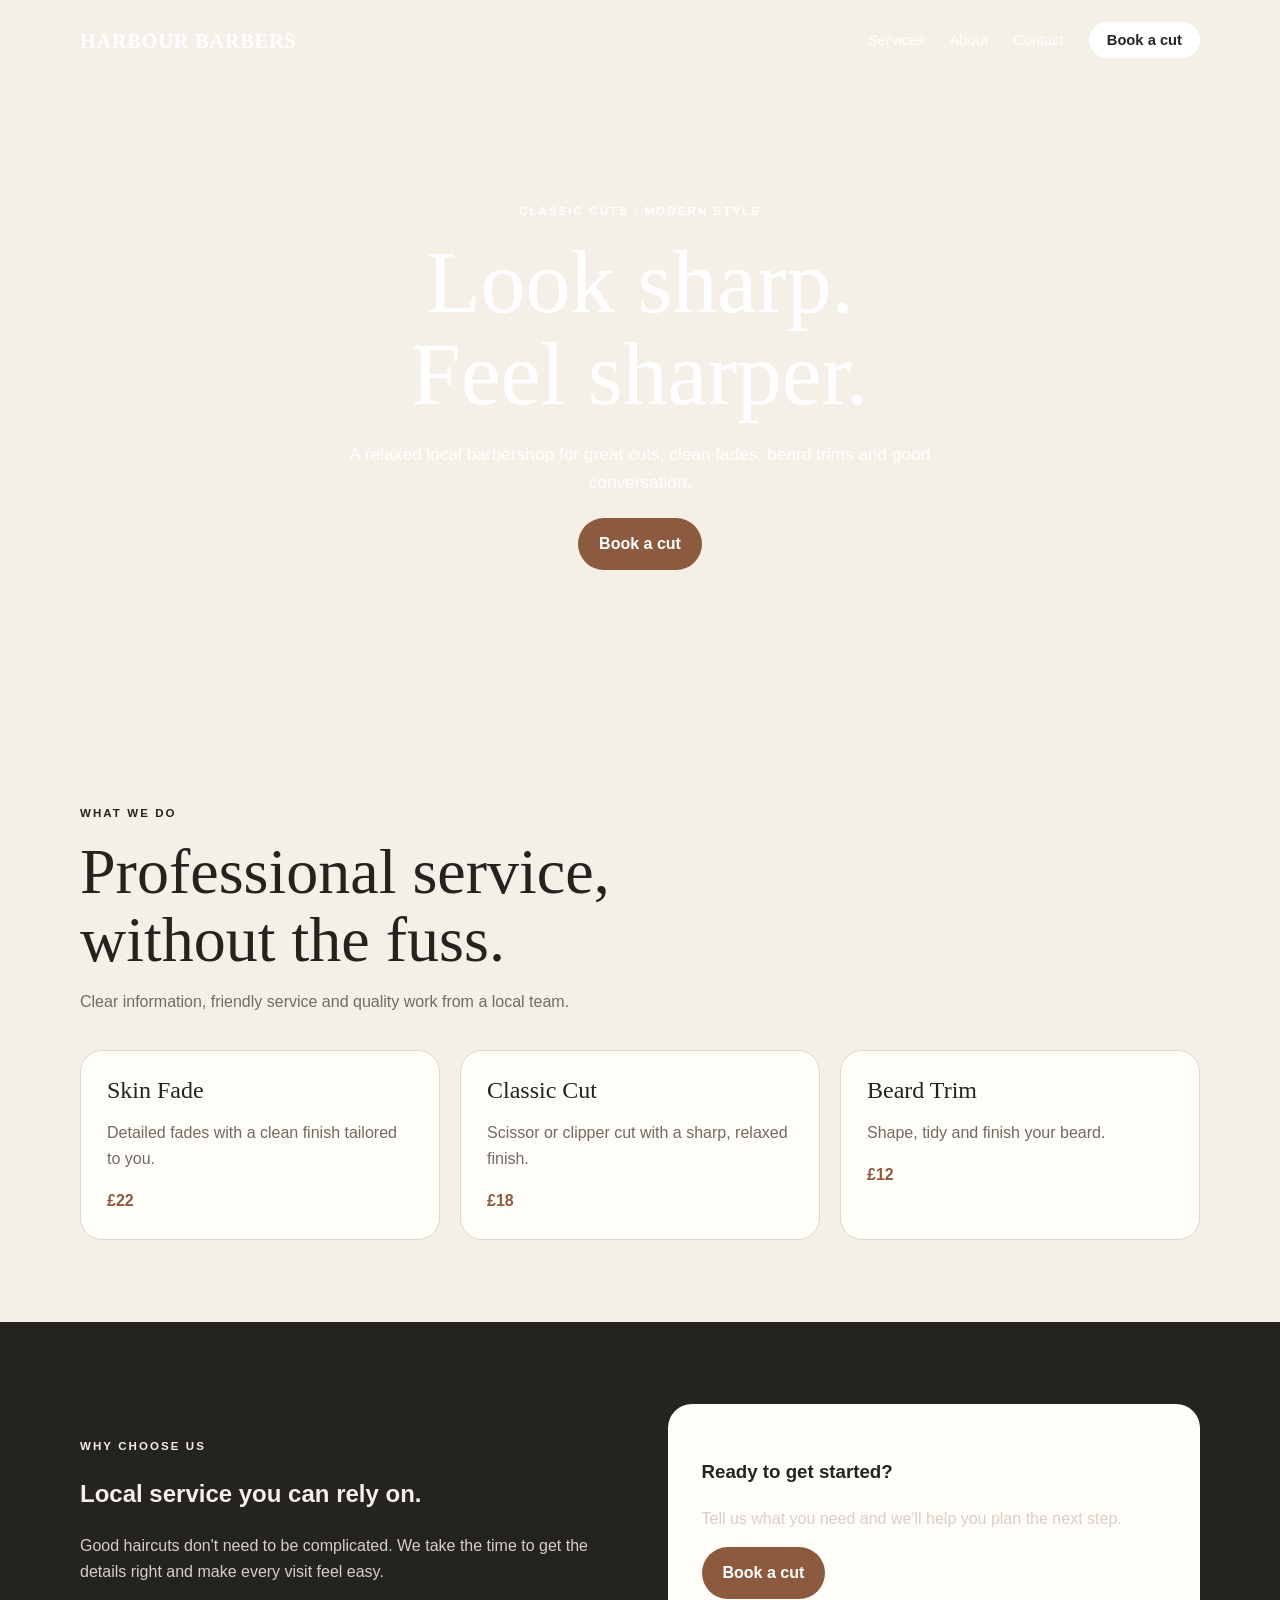
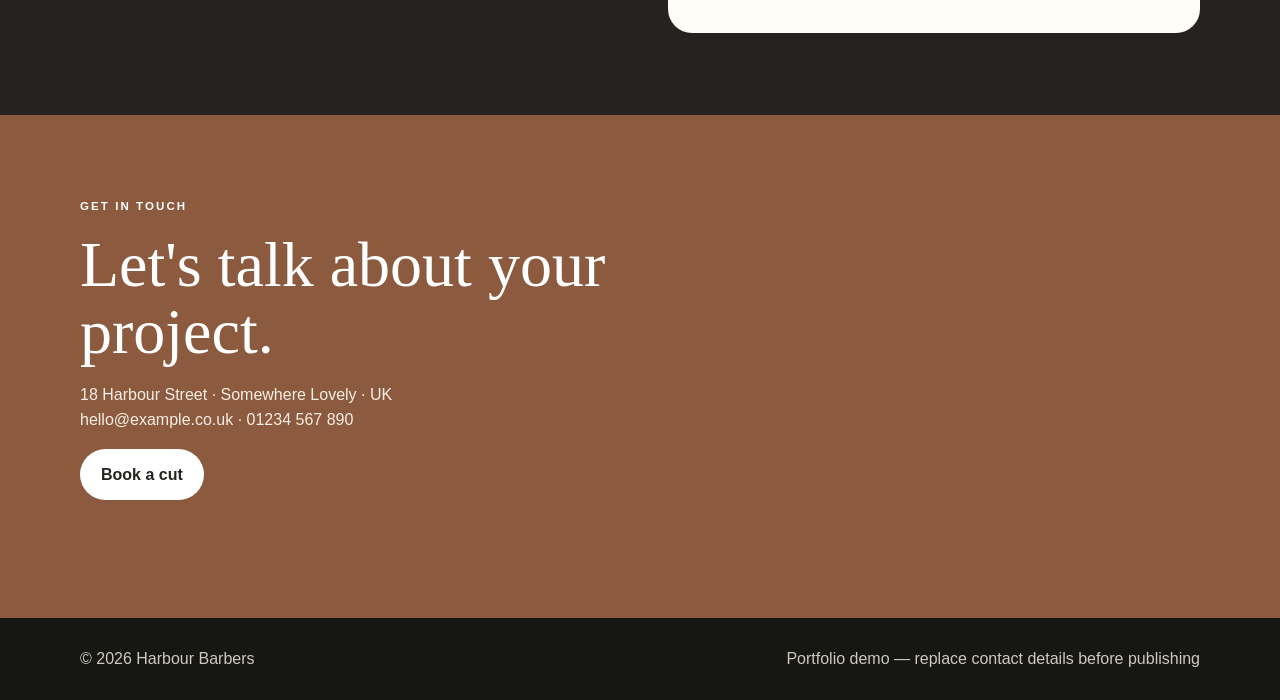
==== index.html @ 610086c3 "Add files via upload" ====
<!doctype html><html lang="en"><head><meta charset="utf-8"><meta name="viewport" content="width=device-width,initial-scale=1"><meta name="description" content="Harbour Barbers — A relaxed local barbershop for great cuts, clean fades, beard trims and good conversation."><title>Harbour Barbers</title><link rel="stylesheet" href="style.css"></head><body>
<header><div class="wrap nav"><a class="brand" href="#">HARBOUR BARBERS</a><ul class="links"><li><a href="#services">Services</a></li><li><a href="#about">About</a></li><li><a href="#contact">Contact</a></li><li><a class="pill" href="#contact">Book a cut</a></li></ul></div></header>
<main><section class="hero"><div class="wrap hero-inner"><div class="eyebrow">Classic cuts · Modern style</div><h1>Look sharp.<br>Feel sharper.</h1><p>A relaxed local barbershop for great cuts, clean fades, beard trims and good conversation.</p><a class="btn" href="#contact">Book a cut</a></div></section>
<section id="services"><div class="wrap"><div class="heading"><div class="eyebrow">What we do</div><h2>Professional service, without the fuss.</h2><p>Clear information, friendly service and quality work from a local team.</p></div><div class="cards"><article class="card"><h3>Skin Fade</h3><p>Detailed fades with a clean finish tailored to you.</p><div class="price">£22</div></article><article class="card"><h3>Classic Cut</h3><p>Scissor or clipper cut with a sharp, relaxed finish.</p><div class="price">£18</div></article><article class="card"><h3>Beard Trim</h3><p>Shape, tidy and finish your beard.</p><div class="price">£12</div></article></div></div></section>
<section id="about" class="dark"><div class="wrap split"><div><div class="eyebrow">Why choose us</div><h2>Local service you can rely on.</h2><p>Good haircuts don't need to be complicated. We take the time to get the details right and make every visit feel easy.</p></div><div class="box"><h3>Ready to get started?</h3><p>Tell us what you need and we'll help you plan the next step.</p><a class="btn" href="#contact">Book a cut</a></div></div></section>
<section id="contact" class="contact"><div class="wrap"><div class="heading"><div class="eyebrow">Get in touch</div><h2>Let's talk about your project.</h2><p>18 Harbour Street · Somewhere Lovely · UK<br>hello@example.co.uk · 01234 567 890</p><a class="btn" href="mailto:hello@example.co.uk">Book a cut</a></div></div></section></main>
<footer><div class="wrap foot"><span>© 2026 Harbour Barbers</span><span>Portfolio demo — replace contact details before publishing</span></div></footer></body></html>
---- style.css ----
*{box-sizing:border-box}html{scroll-behavior:smooth}body{margin:0;font-family:Arial,Helvetica,sans-serif;color:#24231f;background:#f4f0e8;line-height:1.6}a{text-decoration:none;color:inherit}.wrap{width:min(1120px,92%);margin:auto}
header{position:absolute;top:0;width:100%;z-index:5;color:#fff}.nav{height:82px;display:flex;align-items:center;justify-content:space-between}.brand{font:700 1.25rem Georgia,serif;letter-spacing:.05em}.links{display:flex;gap:25px;align-items:center;list-style:none;margin:0;padding:0;font-size:.92rem}.pill{background:#fff;color:#24231f;padding:10px 18px;border-radius:999px;font-weight:700}
.hero{min-height:73vh;color:#fff;display:grid;place-items:center;text-align:center;background:linear-gradient(#15151299,#151512c4),https://images.unsplash.com/photo-1503951914875-452162b0f3f1?auto=format&fit=crop&w=1800&q=85 center/cover}.hero-inner{padding:120px 0 70px}.eyebrow{text-transform:uppercase;letter-spacing:.18em;font-size:.72rem;font-weight:800;margin-bottom:16px}.hero h1{font:400 clamp(3rem,7vw,6rem)/1.02 Georgia,serif;margin:0}.hero p{max-width:650px;margin:22px auto;font-size:1.08rem}.btn{display:inline-block;background:#8c5b3f;color:#fff;padding:13px 21px;border-radius:999px;font-weight:800}
section{padding:82px 0}.heading{max-width:720px;margin-bottom:36px}.heading h2{font:400 clamp(2.5rem,5vw,4.2rem)/1.05 Georgia,serif;margin:0 0 14px}.heading p{color:#706b62}.cards{display:grid;grid-template-columns:repeat(3,1fr);gap:20px}.card{background:#fffdf8;border:1px solid #ddd7cc;border-radius:22px;padding:26px}.card h3{font:400 1.5rem Georgia,serif;margin:0 0 8px}.card p{color:#706b62}.price{font-weight:800;margin-top:15px;color:#8c5b3f}
.dark{background:#24231f;color:#f4f0e8}.dark p{color:#d5d0c7}.split{display:grid;grid-template-columns:1fr 1fr;gap:55px;align-items:center}.box{background:#fffdf8;border-radius:24px;padding:34px;color:#24231f}.contact{background:#8c5b3f;color:#fff}.contact p{color:#f6eee6}.contact .btn{background:#fff;color:#24231f}footer{background:#161613;color:#cec9c0;padding:28px 0}.foot{display:flex;justify-content:space-between;gap:20px;flex-wrap:wrap}
@media(max-width:760px){.links li:not(:last-child){display:none}.cards,.split{grid-template-columns:1fr}section{padding:62px 0}}
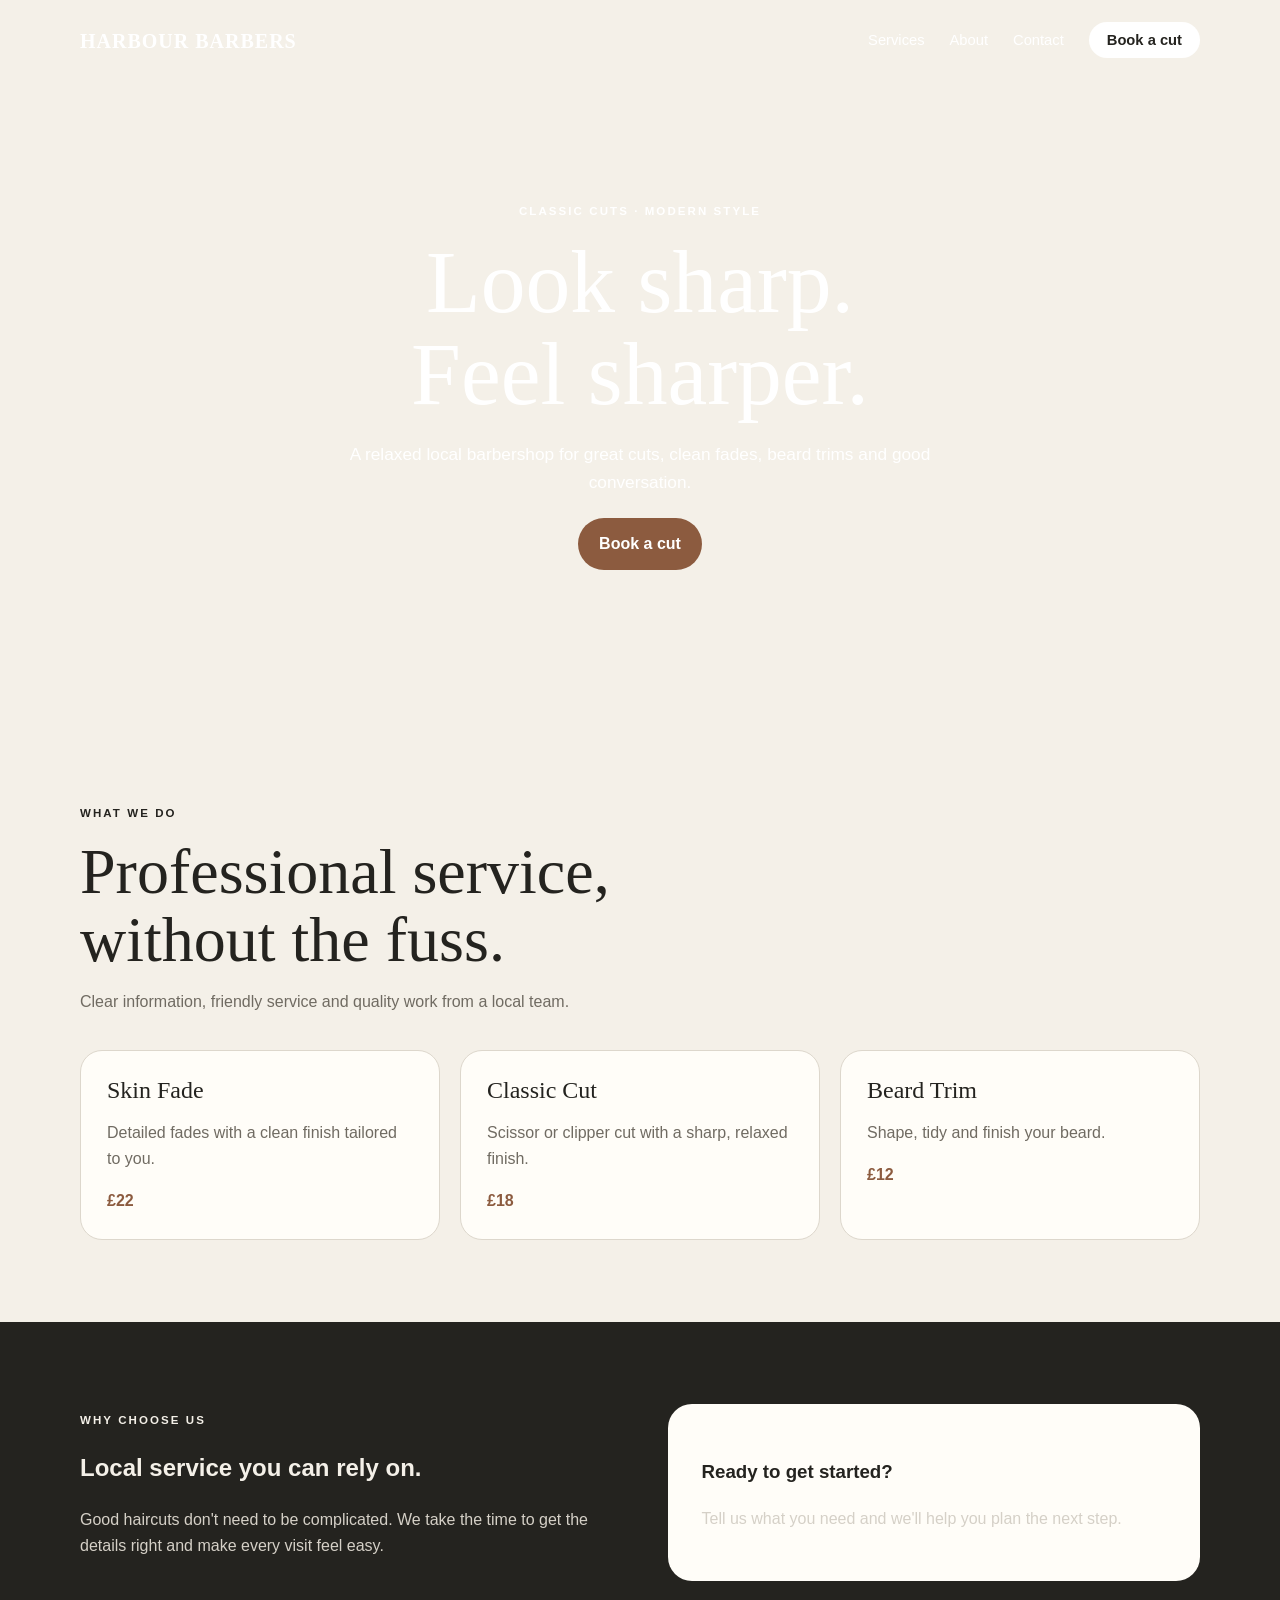
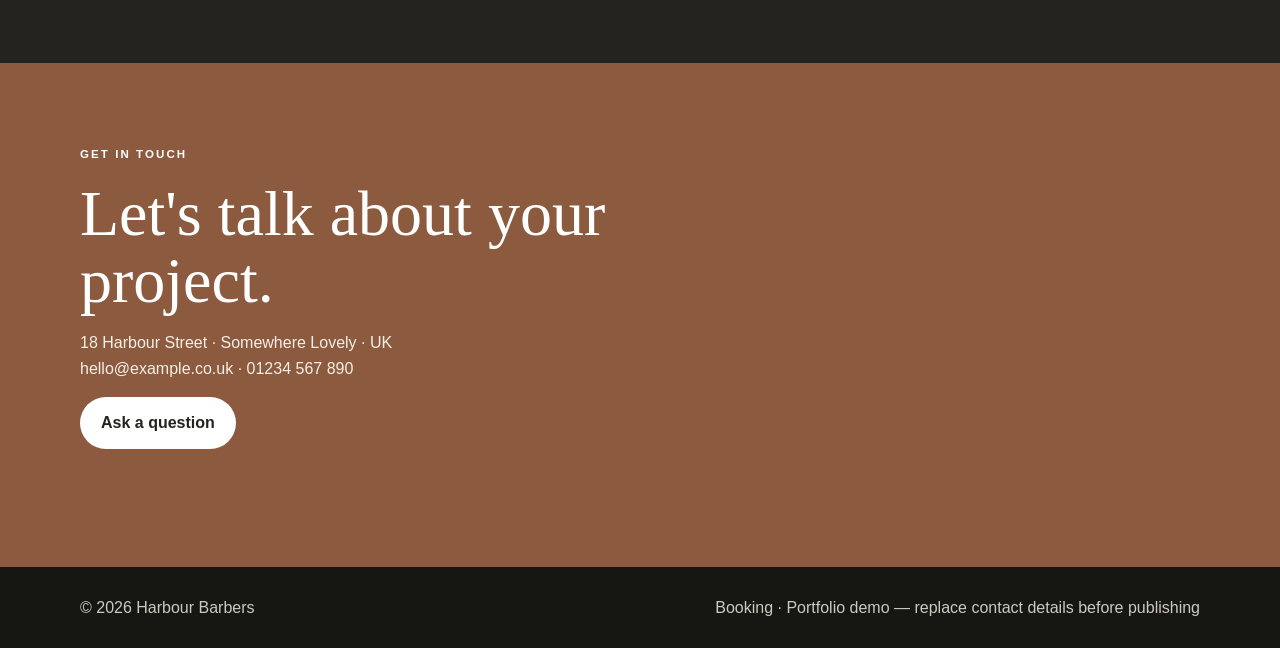
==== commit a1963469: "Add files via upload" ====
--- a/index.html
+++ b/index.html
@@ -1,7 +1,7 @@
 <!doctype html><html lang="en"><head><meta charset="utf-8"><meta name="viewport" content="width=device-width,initial-scale=1"><meta name="description" content="Harbour Barbers — A relaxed local barbershop for great cuts, clean fades, beard trims and good conversation."><title>Harbour Barbers</title><link rel="stylesheet" href="style.css"></head><body>
-<header><div class="wrap nav"><a class="brand" href="#">HARBOUR BARBERS</a><ul class="links"><li><a href="#services">Services</a></li><li><a href="#about">About</a></li><li><a href="#contact">Contact</a></li><li><a class="pill" href="#contact">Book a cut</a></li></ul></div></header>
-<main><section class="hero"><div class="wrap hero-inner"><div class="eyebrow">Classic cuts · Modern style</div><h1>Look sharp.<br>Feel sharper.</h1><p>A relaxed local barbershop for great cuts, clean fades, beard trims and good conversation.</p><a class="btn" href="#contact">Book a cut</a></div></section>
+<header><div class="wrap nav"><a class="brand" href="#">HARBOUR BARBERS</a><ul class="links"><li><a href="#services">Services</a></li><li><a href="#about">About</a></li><li><a href="#contact">Contact</a></li><li><a class="pill" href="booking.html">Book a cut</a></li></ul></div></header>
+<main><section class="hero"><div class="wrap hero-inner"><div class="eyebrow">Classic cuts · Modern style</div><h1>Look sharp.<br>Feel sharper.</h1><p>A relaxed local barbershop for great cuts, clean fades, beard trims and good conversation.</p><a class="btn" href="booking.html">Book a cut</a></div></section>
 <section id="services"><div class="wrap"><div class="heading"><div class="eyebrow">What we do</div><h2>Professional service, without the fuss.</h2><p>Clear information, friendly service and quality work from a local team.</p></div><div class="cards"><article class="card"><h3>Skin Fade</h3><p>Detailed fades with a clean finish tailored to you.</p><div class="price">£22</div></article><article class="card"><h3>Classic Cut</h3><p>Scissor or clipper cut with a sharp, relaxed finish.</p><div class="price">£18</div></article><article class="card"><h3>Beard Trim</h3><p>Shape, tidy and finish your beard.</p><div class="price">£12</div></article></div></div></section>
-<section id="about" class="dark"><div class="wrap split"><div><div class="eyebrow">Why choose us</div><h2>Local service you can rely on.</h2><p>Good haircuts don't need to be complicated. We take the time to get the details right and make every visit feel easy.</p></div><div class="box"><h3>Ready to get started?</h3><p>Tell us what you need and we'll help you plan the next step.</p><a class="btn" href="#contact">Book a cut</a></div></div></section>
-<section id="contact" class="contact"><div class="wrap"><div class="heading"><div class="eyebrow">Get in touch</div><h2>Let's talk about your project.</h2><p>18 Harbour Street · Somewhere Lovely · UK<br>hello@example.co.uk · 01234 567 890</p><a class="btn" href="mailto:hello@example.co.uk">Book a cut</a></div></div></section></main>
-<footer><div class="wrap foot"><span>© 2026 Harbour Barbers</span><span>Portfolio demo — replace contact details before publishing</span></div></footer></body></html>+<section id="about" class="dark"><div class="wrap split"><div><div class="eyebrow">Why choose us</div><h2>Local service you can rely on.</h2><p>Good haircuts don't need to be complicated. We take the time to get the details right and make every visit feel easy.</p></div><div class="box"><h3>Ready to get started?</h3><p>Tell us what you need and we'll help you plan the next step.</p></div></div></section>
+<section id="contact" class="contact"><div class="wrap"><div class="heading"><div class="eyebrow">Get in touch</div><h2>Let's talk about your project.</h2><p>18 Harbour Street · Somewhere Lovely · UK<br>hello@example.co.uk · 01234 567 890</p><a class="btn" href="mailto:hello@example.co.uk">Ask a question</a></div></div></section></main>
+<footer><div class="wrap foot"><span>© 2026 Harbour Barbers</span><span><a href="booking.html">Booking</a> · Portfolio demo — replace contact details before publishing</span></div></footer></body></html>
--- a/style.css
+++ b/style.css
@@ -4,3 +4,20 @@
 section{padding:82px 0}.heading{max-width:720px;margin-bottom:36px}.heading h2{font:400 clamp(2.5rem,5vw,4.2rem)/1.05 Georgia,serif;margin:0 0 14px}.heading p{color:#706b62}.cards{display:grid;grid-template-columns:repeat(3,1fr);gap:20px}.card{background:#fffdf8;border:1px solid #ddd7cc;border-radius:22px;padding:26px}.card h3{font:400 1.5rem Georgia,serif;margin:0 0 8px}.card p{color:#706b62}.price{font-weight:800;margin-top:15px;color:#8c5b3f}
 .dark{background:#24231f;color:#f4f0e8}.dark p{color:#d5d0c7}.split{display:grid;grid-template-columns:1fr 1fr;gap:55px;align-items:center}.box{background:#fffdf8;border-radius:24px;padding:34px;color:#24231f}.contact{background:#8c5b3f;color:#fff}.contact p{color:#f6eee6}.contact .btn{background:#fff;color:#24231f}footer{background:#161613;color:#cec9c0;padding:28px 0}.foot{display:flex;justify-content:space-between;gap:20px;flex-wrap:wrap}
 @media(max-width:760px){.links li:not(:last-child){display:none}.cards,.split{grid-template-columns:1fr}section{padding:62px 0}}
+
+/* Booking page */
+.booking-page header{position:relative;background:#f4f0e8;color:#111111;border-bottom:1px solid #ddd7cc}
+.booking-page .nav{color:#111111}
+.booking-page .links a{color:#111111}
+.booking-page .booking-hero{padding:90px 0 55px;text-align:center;background:#f4f0e8;color:#24231f}
+.booking-page .booking-hero h1{font:400 clamp(2.8rem,6vw,5rem)/1.05 Georgia,serif;margin:0 0 18px}
+.booking-page .booking-hero p{max-width:620px;margin:0 auto;color:#706b62}
+.booking-layout{display:grid;grid-template-columns:.7fr 1.3fr;gap:28px;align-items:start}
+.booking-info{background:#24231f;color:#f4f0e8;border-radius:24px;padding:30px}
+.booking-info h2,.booking-info h3{font-family:Georgia,serif}
+.booking-info p{color:#d5d0c7}
+.calendly-shell{background:#fffdf8;border:1px solid #ddd7cc;border-radius:24px;padding:26px}
+.calendly-placeholder{min-height:560px;border:2px dashed #cfc7ba;border-radius:18px;display:flex;align-items:center;justify-content:center;text-align:center;padding:35px;color:#706b62}
+.calendly-placeholder strong{display:block;color:#24231f;font:400 1.5rem Georgia,serif;margin-bottom:10px}
+.code-note{margin-top:16px;font-size:.9rem;color:#706b62;background:#eee8de;border-radius:12px;padding:14px}
+@media(max-width:760px){.booking-layout{grid-template-columns:1fr}.calendly-placeholder{min-height:420px}}
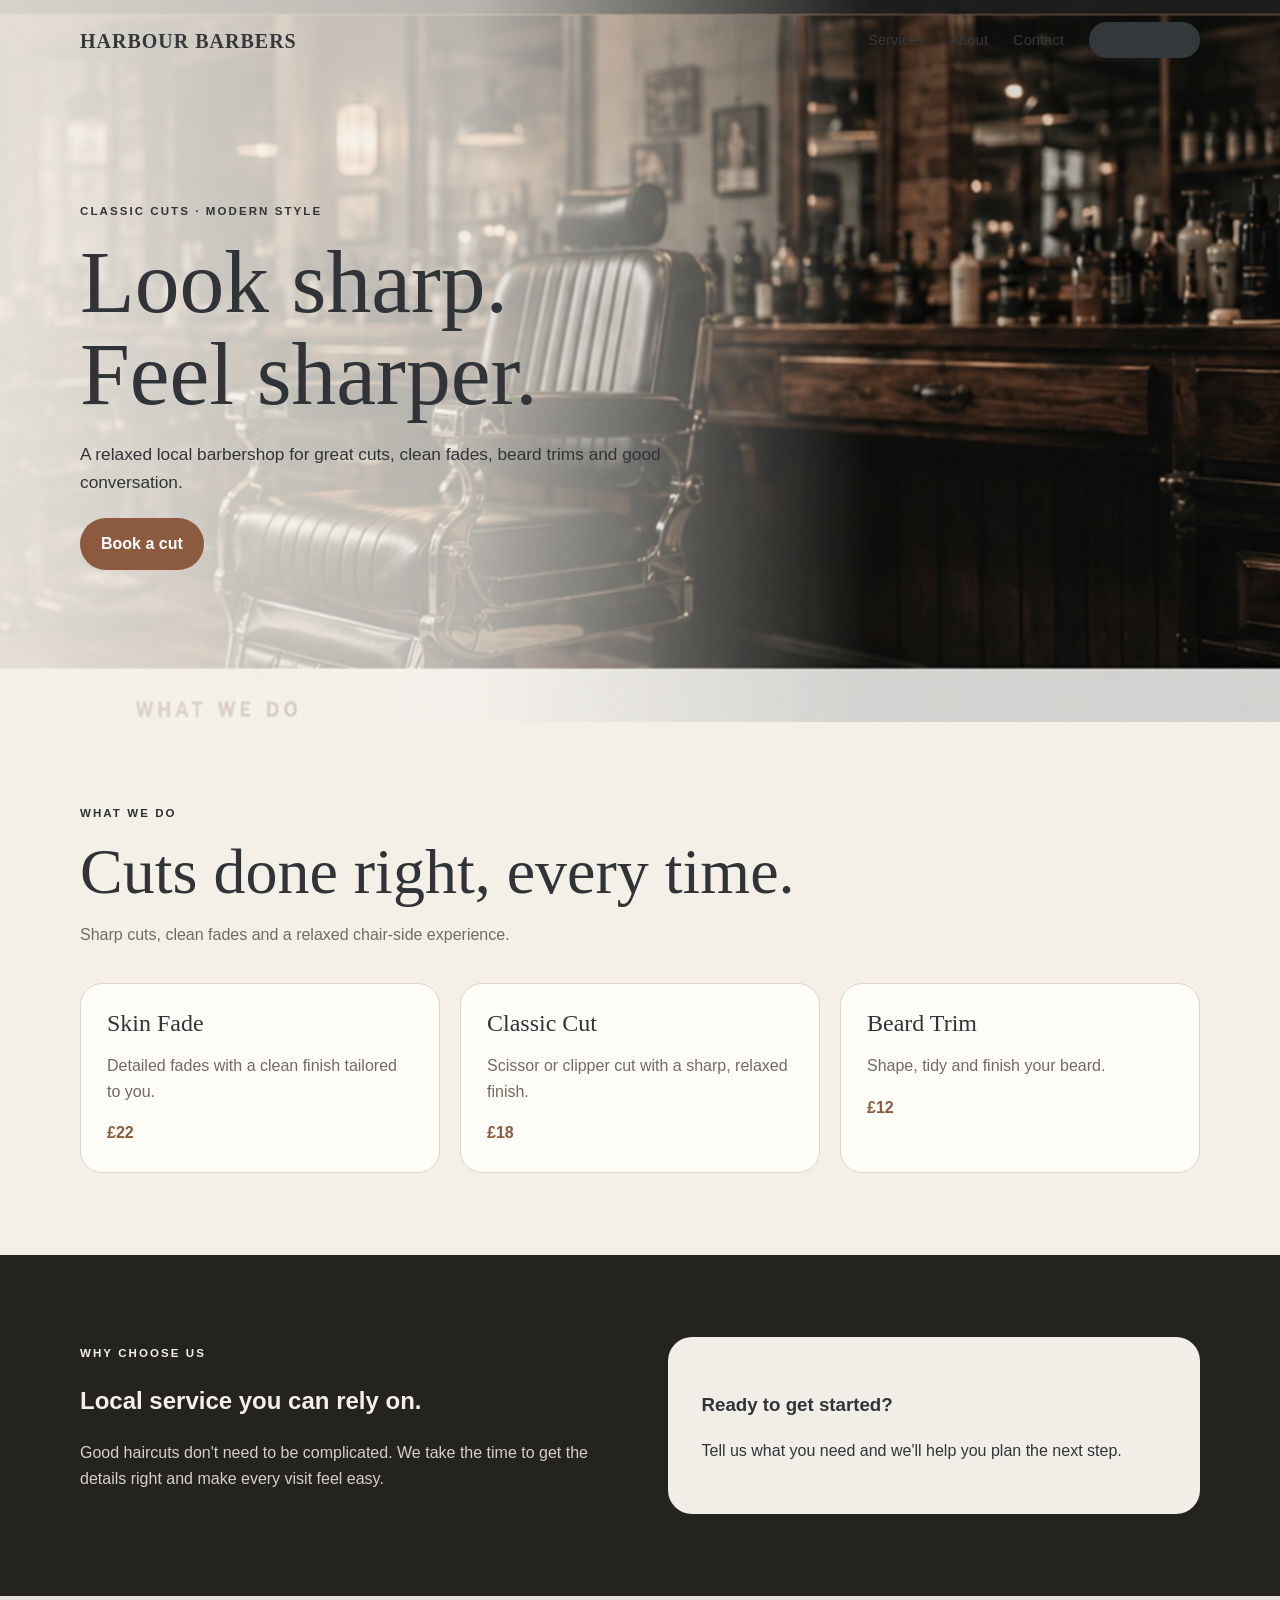
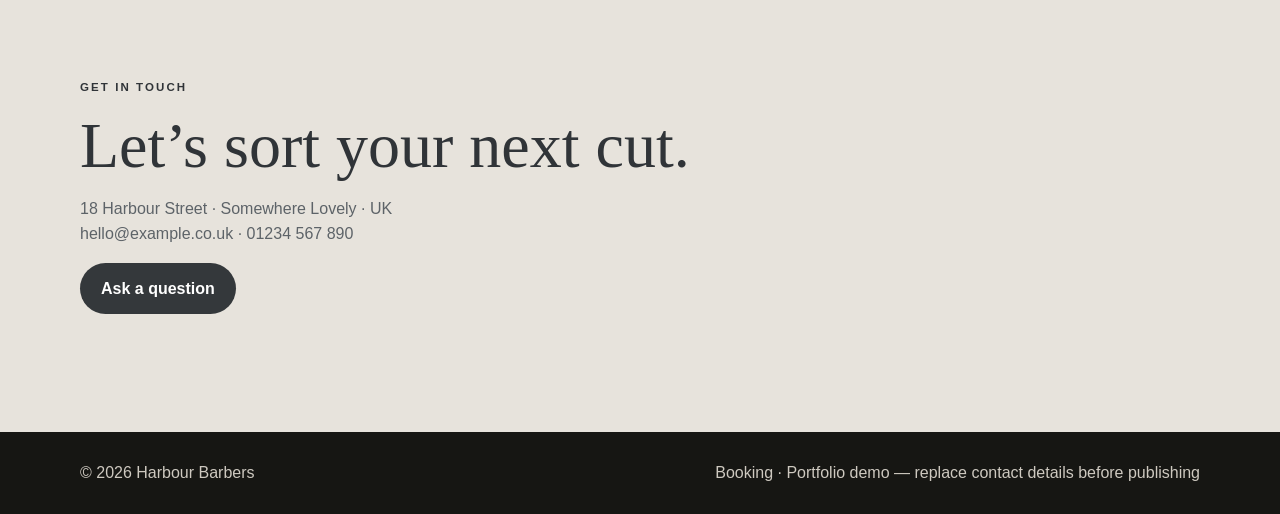
==== commit adb5b095: "Add files via upload" ====
--- a/index.html
+++ b/index.html
@@ -1,7 +1,7 @@
 <!doctype html><html lang="en"><head><meta charset="utf-8"><meta name="viewport" content="width=device-width,initial-scale=1"><meta name="description" content="Harbour Barbers — A relaxed local barbershop for great cuts, clean fades, beard trims and good conversation."><title>Harbour Barbers</title><link rel="stylesheet" href="style.css"></head><body>
-<header><div class="wrap nav"><a class="brand" href="#">HARBOUR BARBERS</a><ul class="links"><li><a href="#services">Services</a></li><li><a href="#about">About</a></li><li><a href="#contact">Contact</a></li><li><a class="pill" href="booking.html">Book a cut</a></li></ul></div></header>
+<header><div class="wrap nav"><a class="brand" href="#">HARBOUR BARBERS</a><ul class="links"><li><a href="#services">Services</a></li><li><a href="#about">About</a></li><li><a href="contact.html">Contact</a></li><li><a class="pill" href="booking.html">Book a cut</a></li></ul></div></header>
 <main><section class="hero"><div class="wrap hero-inner"><div class="eyebrow">Classic cuts · Modern style</div><h1>Look sharp.<br>Feel sharper.</h1><p>A relaxed local barbershop for great cuts, clean fades, beard trims and good conversation.</p><a class="btn" href="booking.html">Book a cut</a></div></section>
-<section id="services"><div class="wrap"><div class="heading"><div class="eyebrow">What we do</div><h2>Professional service, without the fuss.</h2><p>Clear information, friendly service and quality work from a local team.</p></div><div class="cards"><article class="card"><h3>Skin Fade</h3><p>Detailed fades with a clean finish tailored to you.</p><div class="price">£22</div></article><article class="card"><h3>Classic Cut</h3><p>Scissor or clipper cut with a sharp, relaxed finish.</p><div class="price">£18</div></article><article class="card"><h3>Beard Trim</h3><p>Shape, tidy and finish your beard.</p><div class="price">£12</div></article></div></div></section>
+<section id="services"><div class="wrap"><div class="heading"><div class="eyebrow">What we do</div><h2>Cuts done right, every time.</h2><p>Sharp cuts, clean fades and a relaxed chair-side experience.</p></div><div class="cards"><article class="card"><h3>Skin Fade</h3><p>Detailed fades with a clean finish tailored to you.</p><div class="price">£22</div></article><article class="card"><h3>Classic Cut</h3><p>Scissor or clipper cut with a sharp, relaxed finish.</p><div class="price">£18</div></article><article class="card"><h3>Beard Trim</h3><p>Shape, tidy and finish your beard.</p><div class="price">£12</div></article></div></div></section>
 <section id="about" class="dark"><div class="wrap split"><div><div class="eyebrow">Why choose us</div><h2>Local service you can rely on.</h2><p>Good haircuts don't need to be complicated. We take the time to get the details right and make every visit feel easy.</p></div><div class="box"><h3>Ready to get started?</h3><p>Tell us what you need and we'll help you plan the next step.</p></div></div></section>
-<section id="contact" class="contact"><div class="wrap"><div class="heading"><div class="eyebrow">Get in touch</div><h2>Let's talk about your project.</h2><p>18 Harbour Street · Somewhere Lovely · UK<br>hello@example.co.uk · 01234 567 890</p><a class="btn" href="mailto:hello@example.co.uk">Ask a question</a></div></div></section></main>
+<section id="contact" class="contact"><div class="wrap"><div class="heading"><div class="eyebrow">Get in touch</div><h2>Let’s sort your next cut.</h2><p>18 Harbour Street · Somewhere Lovely · UK<br>hello@example.co.uk · 01234 567 890</p><a class="btn" href="contact.html">Ask a question</a></div></div></section></main>
 <footer><div class="wrap foot"><span>© 2026 Harbour Barbers</span><span><a href="booking.html">Booking</a> · Portfolio demo — replace contact details before publishing</span></div></footer></body></html>
--- a/style.css
+++ b/style.css
@@ -21,3 +21,44 @@
 .calendly-placeholder strong{display:block;color:#24231f;font:400 1.5rem Georgia,serif;margin-bottom:10px}
 .code-note{margin-top:16px;font-size:.9rem;color:#706b62;background:#eee8de;border-radius:12px;padding:14px}
 @media(max-width:760px){.booking-layout{grid-template-columns:1fr}.calendly-placeholder{min-height:420px}}
+
+/* 2026 polish pass */
+body{
+  font-family:"Segoe UI",Inter,Arial,sans-serif;
+  color:#2d3134;
+}
+.hero{
+  background:
+    linear-gradient(90deg,rgba(244,240,232,.86) 0%,rgba(244,240,232,.72) 37%,rgba(20,20,18,.14) 68%),
+    url("barbershop-hero.jpg") center/cover no-repeat !important;
+  color:#2d3134 !important;
+  text-align:left;
+}
+.hero-inner{width:min(1120px,92%);margin:auto}
+.hero .eyebrow,.hero h1,.hero p{color:#303438 !important}
+.hero p{margin:22px 0;max-width:600px}
+header{color:#35393c !important}
+header .brand,header .links a{color:#35393c !important}
+header .pill{background:#34383b;color:#fff !important}
+.heading h2,.card h3{color:#303438}
+.dark .box,.dark .box h3,.dark .box p{color:#303438 !important}
+.dark .box{background:#f1eee8}
+.contact{background:#e7e3dc;color:#303438}
+.contact p{color:#5d6368}
+.contact .heading h2{color:#303438 !important}
+.contact .btn{background:#34383b;color:#fff}
+
+/* Contact page */
+.contact-hero{padding:85px 0 55px;background:#e9e6df;color:#303438}
+.contact-hero-grid{display:grid;grid-template-columns:.9fr 1.1fr;gap:45px;align-items:center}
+.contact-hero h1{font:500 clamp(2.8rem,6vw,5rem)/1.02 "Segoe UI",Arial,sans-serif;letter-spacing:-.045em;margin:0 0 18px;color:#303438}
+.contact-hero p{color:#60666b;max-width:560px}
+.contact-hero img{width:100%;height:380px;object-fit:cover;border-radius:24px;box-shadow:0 20px 55px rgba(30,30,28,.14)}
+.contact-layout{display:grid;grid-template-columns:.7fr 1.3fr;gap:28px;align-items:start}
+.contact-details-card,.map-card{background:#f8f6f1;border:1px solid #d5d0c7;border-radius:24px;padding:28px}
+.contact-details-card h2{font:500 2rem "Segoe UI",Arial,sans-serif;color:#303438;margin-top:0}
+.contact-details-card p{color:#555c61;margin:20px 0}
+.map-placeholder{min-height:420px;border:2px dashed #c8c1b5;border-radius:18px;display:flex;align-items:center;justify-content:center;text-align:center;padding:35px;color:#676d72;background:#eeebe4}
+.map-placeholder strong{display:block;color:#303438;font-size:1.25rem;margin-bottom:10px}
+.map-card iframe{width:100%;min-height:420px;border:0;border-radius:16px}
+@media(max-width:760px){.contact-hero-grid,.contact-layout{grid-template-columns:1fr}.contact-hero img{height:280px}}
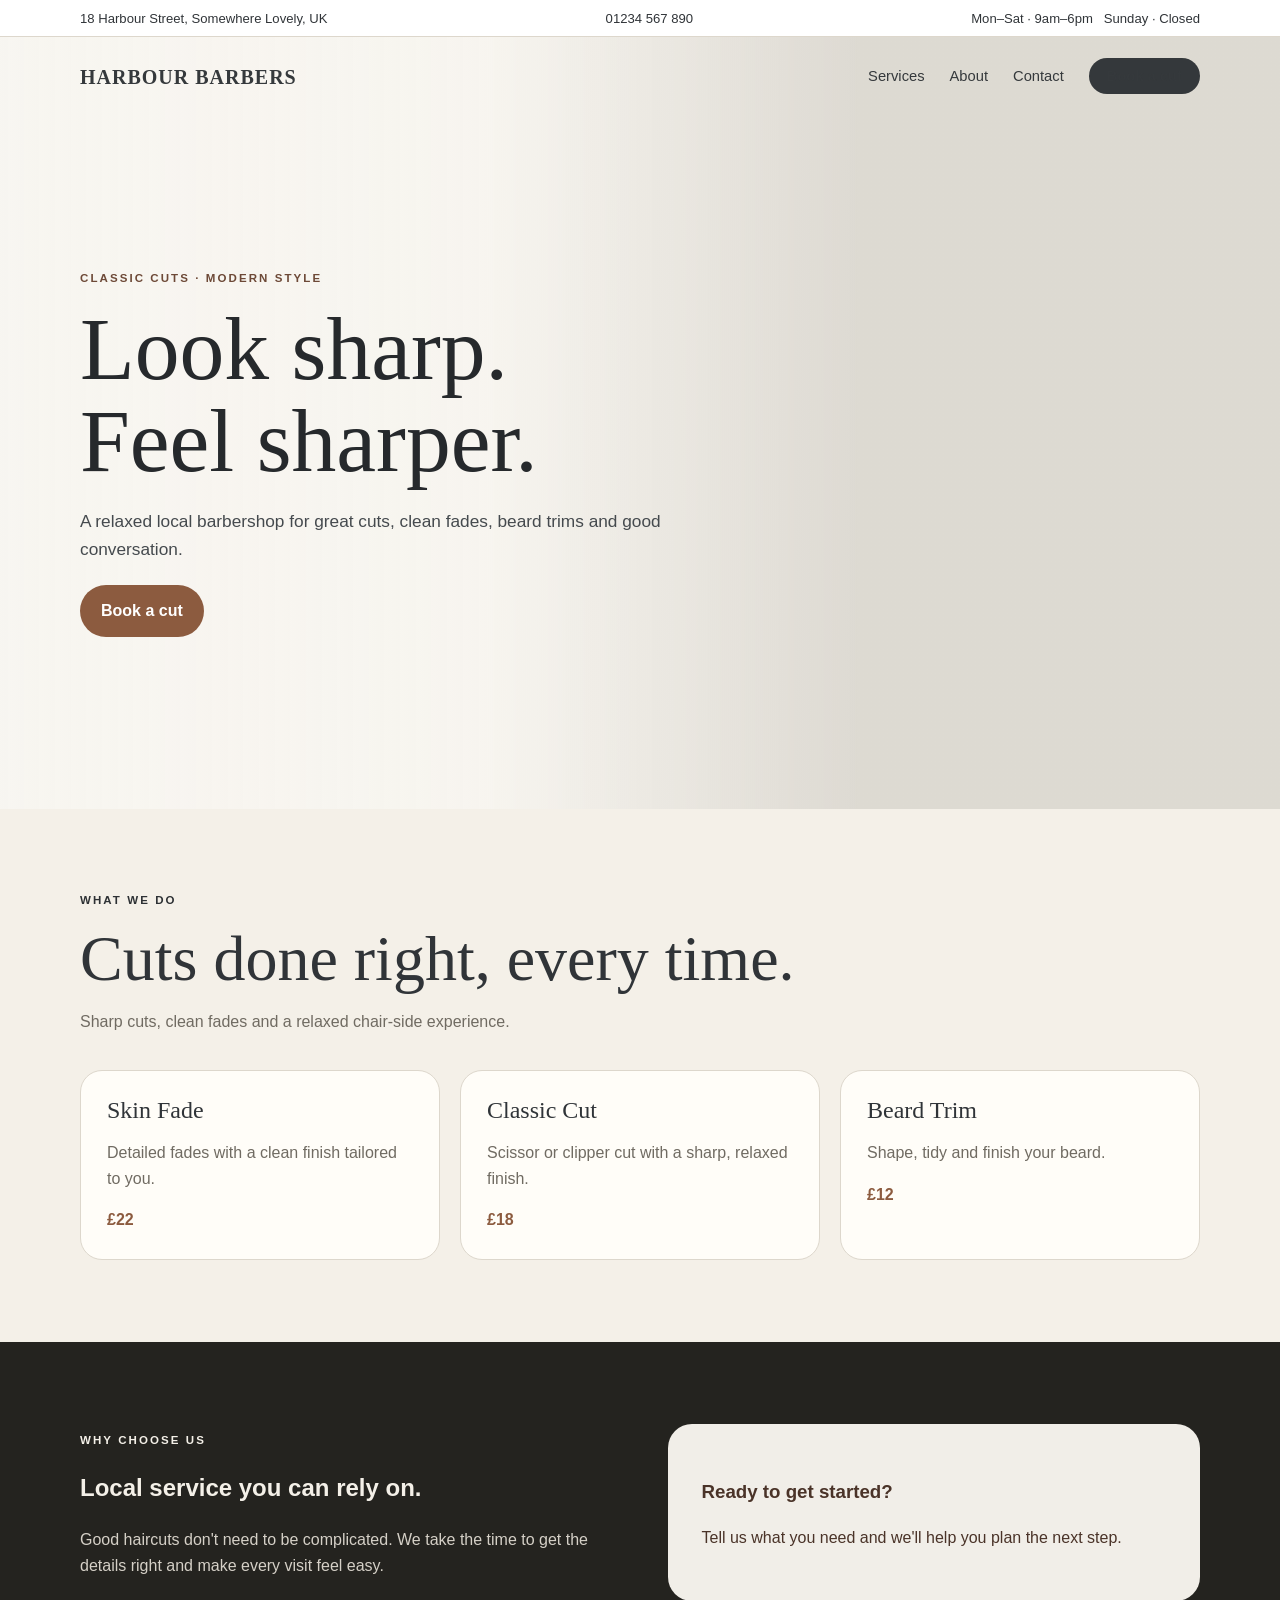
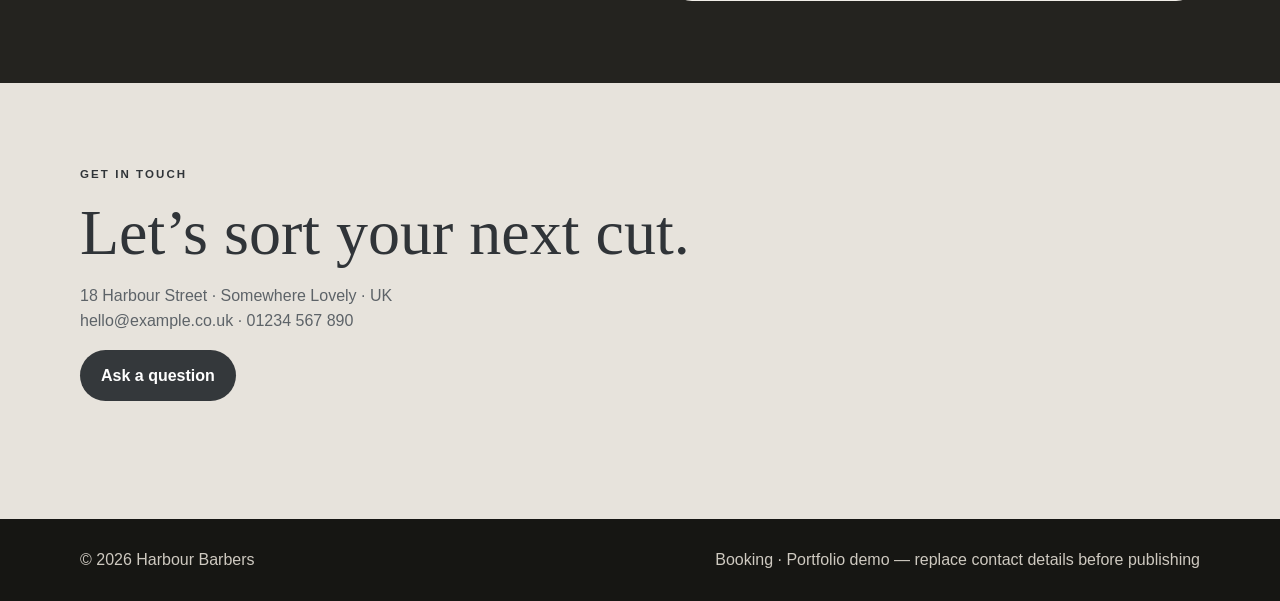
==== commit cace38f5: "Add files via upload" ====
--- a/index.html
+++ b/index.html
@@ -1,4 +1,13 @@
 <!doctype html><html lang="en"><head><meta charset="utf-8"><meta name="viewport" content="width=device-width,initial-scale=1"><meta name="description" content="Harbour Barbers — A relaxed local barbershop for great cuts, clean fades, beard trims and good conversation."><title>Harbour Barbers</title><link rel="stylesheet" href="style.css"></head><body>
+
+<div class="home-info-bar">
+  <div class="wrap home-info-inner">
+    <span>18 Harbour Street, Somewhere Lovely, UK</span>
+    <span>01234 567 890</span>
+    <span>Mon–Sat · 9am–6pm &nbsp; Sunday · Closed</span>
+  </div>
+</div>
+
 <header><div class="wrap nav"><a class="brand" href="#">HARBOUR BARBERS</a><ul class="links"><li><a href="#services">Services</a></li><li><a href="#about">About</a></li><li><a href="contact.html">Contact</a></li><li><a class="pill" href="booking.html">Book a cut</a></li></ul></div></header>
 <main><section class="hero"><div class="wrap hero-inner"><div class="eyebrow">Classic cuts · Modern style</div><h1>Look sharp.<br>Feel sharper.</h1><p>A relaxed local barbershop for great cuts, clean fades, beard trims and good conversation.</p><a class="btn" href="booking.html">Book a cut</a></div></section>
 <section id="services"><div class="wrap"><div class="heading"><div class="eyebrow">What we do</div><h2>Cuts done right, every time.</h2><p>Sharp cuts, clean fades and a relaxed chair-side experience.</p></div><div class="cards"><article class="card"><h3>Skin Fade</h3><p>Detailed fades with a clean finish tailored to you.</p><div class="price">£22</div></article><article class="card"><h3>Classic Cut</h3><p>Scissor or clipper cut with a sharp, relaxed finish.</p><div class="price">£18</div></article><article class="card"><h3>Beard Trim</h3><p>Shape, tidy and finish your beard.</p><div class="price">£12</div></article></div></div></section>
--- a/style.css
+++ b/style.css
@@ -62,3 +62,51 @@
 .map-placeholder strong{display:block;color:#303438;font-size:1.25rem;margin-bottom:10px}
 .map-card iframe{width:100%;min-height:420px;border:0;border-radius:16px}
 @media(max-width:760px){.contact-hero-grid,.contact-layout{grid-template-columns:1fr}.contact-hero img{height:280px}}
+
+/* Final requested homepage polish */
+.hero{
+  background:
+    linear-gradient(90deg,rgba(248,246,241,.94) 0%,rgba(248,246,241,.82) 38%,rgba(20,20,18,.10) 67%),
+    url("https://images.unsplash.com/photo-1503951914875-452162b0f3f1?auto=format&fit=crop&w=1800&q=88") 66% center / cover no-repeat !important;
+  min-height:74vh;
+}
+.hero-inner{
+  max-width:1120px;
+  width:92%;
+  margin:auto;
+  padding-top:150px;
+  padding-bottom:90px;
+}
+
+.home-info-bar{
+  background:#ffffff;
+  color:#303438;
+  border-bottom:1px solid #ddd7cc;
+  font-size:.82rem;
+}
+.home-info-inner{
+  min-height:36px;
+  display:flex;
+  align-items:center;
+  justify-content:space-between;
+  gap:18px;
+}
+body:not(.booking-page) header{top:36px;}
+@media(max-width:760px){
+  .home-info-inner{justify-content:center;flex-wrap:wrap;padding:7px 0}
+  body:not(.booking-page) header{top:64px}
+}
+
+.dark .box,
+.dark .box h3,
+.dark .box p{
+  color:#4a3328 !important;
+}
+.dark .box .btn{
+  background:#8c5b3f;
+  color:#ffffff !important;
+}
+
+.hero .eyebrow{color:#6d4937 !important}
+.hero h1{color:#26292c !important}
+.hero p{color:#454a4e !important}
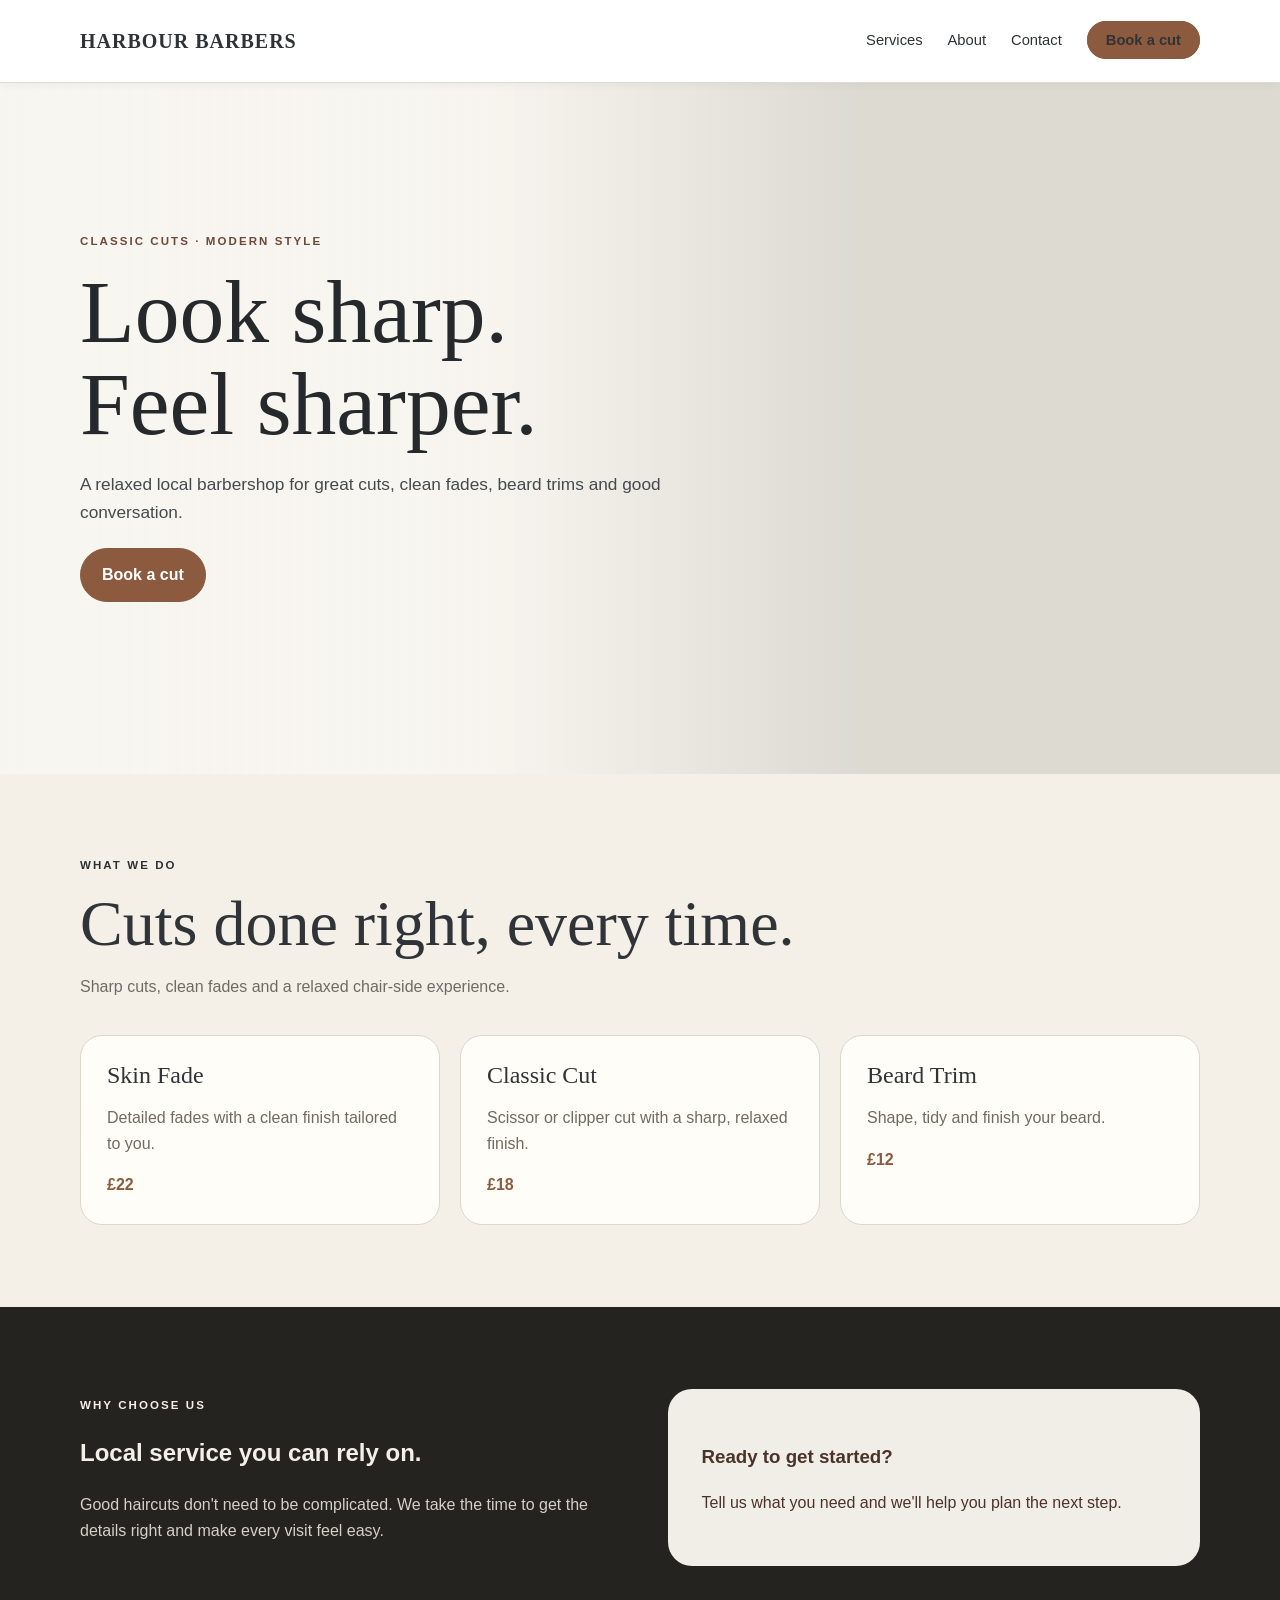
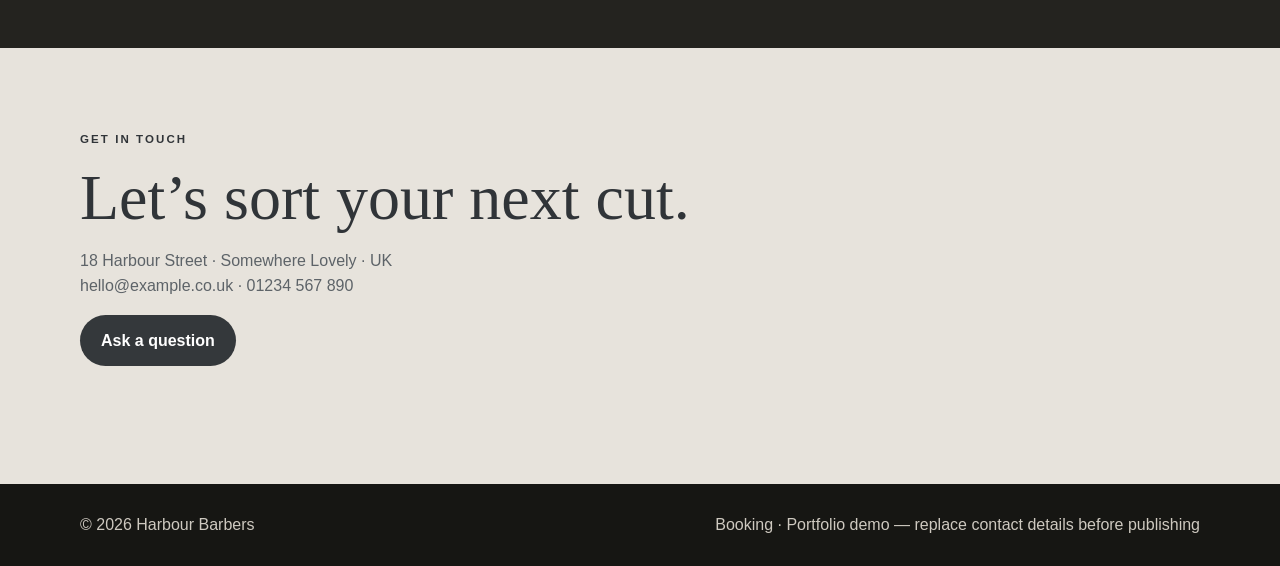
==== commit fe97f2c9: "Add files via upload" ====
--- a/index.html
+++ b/index.html
@@ -1,14 +1,8 @@
 <!doctype html><html lang="en"><head><meta charset="utf-8"><meta name="viewport" content="width=device-width,initial-scale=1"><meta name="description" content="Harbour Barbers — A relaxed local barbershop for great cuts, clean fades, beard trims and good conversation."><title>Harbour Barbers</title><link rel="stylesheet" href="style.css"></head><body>
 
-<div class="home-info-bar">
-  <div class="wrap home-info-inner">
-    <span>18 Harbour Street, Somewhere Lovely, UK</span>
-    <span>01234 567 890</span>
-    <span>Mon–Sat · 9am–6pm &nbsp; Sunday · Closed</span>
-  </div>
-</div>
 
-<header><div class="wrap nav"><a class="brand" href="#">HARBOUR BARBERS</a><ul class="links"><li><a href="#services">Services</a></li><li><a href="#about">About</a></li><li><a href="contact.html">Contact</a></li><li><a class="pill" href="booking.html">Book a cut</a></li></ul></div></header>
+
+<header class="home-header"><div class="wrap nav"><a class="brand" href="index.html">HARBOUR BARBERS</a><ul class="links"><li><a href="#services">Services</a></li><li><a href="#about">About</a></li><li><a href="contact.html">Contact</a></li><li><a class="pill booking-pill" href="booking.html">Book a cut</a></li></ul></div></header>
 <main><section class="hero"><div class="wrap hero-inner"><div class="eyebrow">Classic cuts · Modern style</div><h1>Look sharp.<br>Feel sharper.</h1><p>A relaxed local barbershop for great cuts, clean fades, beard trims and good conversation.</p><a class="btn" href="booking.html">Book a cut</a></div></section>
 <section id="services"><div class="wrap"><div class="heading"><div class="eyebrow">What we do</div><h2>Cuts done right, every time.</h2><p>Sharp cuts, clean fades and a relaxed chair-side experience.</p></div><div class="cards"><article class="card"><h3>Skin Fade</h3><p>Detailed fades with a clean finish tailored to you.</p><div class="price">£22</div></article><article class="card"><h3>Classic Cut</h3><p>Scissor or clipper cut with a sharp, relaxed finish.</p><div class="price">£18</div></article><article class="card"><h3>Beard Trim</h3><p>Shape, tidy and finish your beard.</p><div class="price">£12</div></article></div></div></section>
 <section id="about" class="dark"><div class="wrap split"><div><div class="eyebrow">Why choose us</div><h2>Local service you can rely on.</h2><p>Good haircuts don't need to be complicated. We take the time to get the details right and make every visit feel easy.</p></div><div class="box"><h3>Ready to get started?</h3><p>Tell us what you need and we'll help you plan the next step.</p></div></div></section>
--- a/style.css
+++ b/style.css
@@ -110,3 +110,69 @@
 .hero .eyebrow{color:#6d4937 !important}
 .hero h1{color:#26292c !important}
 .hero p{color:#454a4e !important}
+
+/* Requested navigation/button/contact-image fixes */
+
+/* Remove mistaken homepage info strip entirely if any styles remain. */
+.home-info-bar{display:none !important}
+
+/* Homepage navigation is the white bar the user intended. */
+.home-header{
+  position:absolute !important;
+  top:0 !important;
+  left:0;
+  width:100%;
+  background:#ffffff !important;
+  color:#2f3336 !important;
+  border-bottom:1px solid #dedbd5;
+  box-shadow:0 1px 10px rgba(35,35,32,.05);
+}
+.home-header .brand,
+.home-header .links a{
+  color:#2f3336 !important;
+}
+
+/* Keep inner-page header bars clean and consistent too. */
+.booking-page header{
+  background:#ffffff !important;
+  color:#2f3336 !important;
+}
+.booking-page header .brand,
+.booking-page header .links a{
+  color:#2f3336 !important;
+}
+
+/* Book-a-cut buttons: warm brown with crisp white text, never grey-on-grey. */
+.booking-pill,
+a.booking-pill,
+.btn[href="booking.html"]{
+  background:#8c5b3f !important;
+  color:#ffffff !important;
+  border:1px solid #8c5b3f !important;
+  box-shadow:none !important;
+}
+.booking-pill:hover,
+.btn[href="booking.html"]:hover{
+  background:#714631 !important;
+  color:#ffffff !important;
+}
+
+/* Contact hero photo: fill its card cleanly without letterboxing/cropping awkwardly. */
+.contact-hero img{
+  width:100%;
+  height:360px;
+  object-fit:cover;
+  object-position:center;
+  display:block;
+  border-radius:24px;
+}
+
+/* Home hero begins below the white navigation bar. */
+.home-header + main .hero{
+  padding-top:82px;
+}
+
+@media(max-width:760px){
+  .home-header + main .hero{padding-top:82px}
+  .contact-hero img{height:260px}
+}
